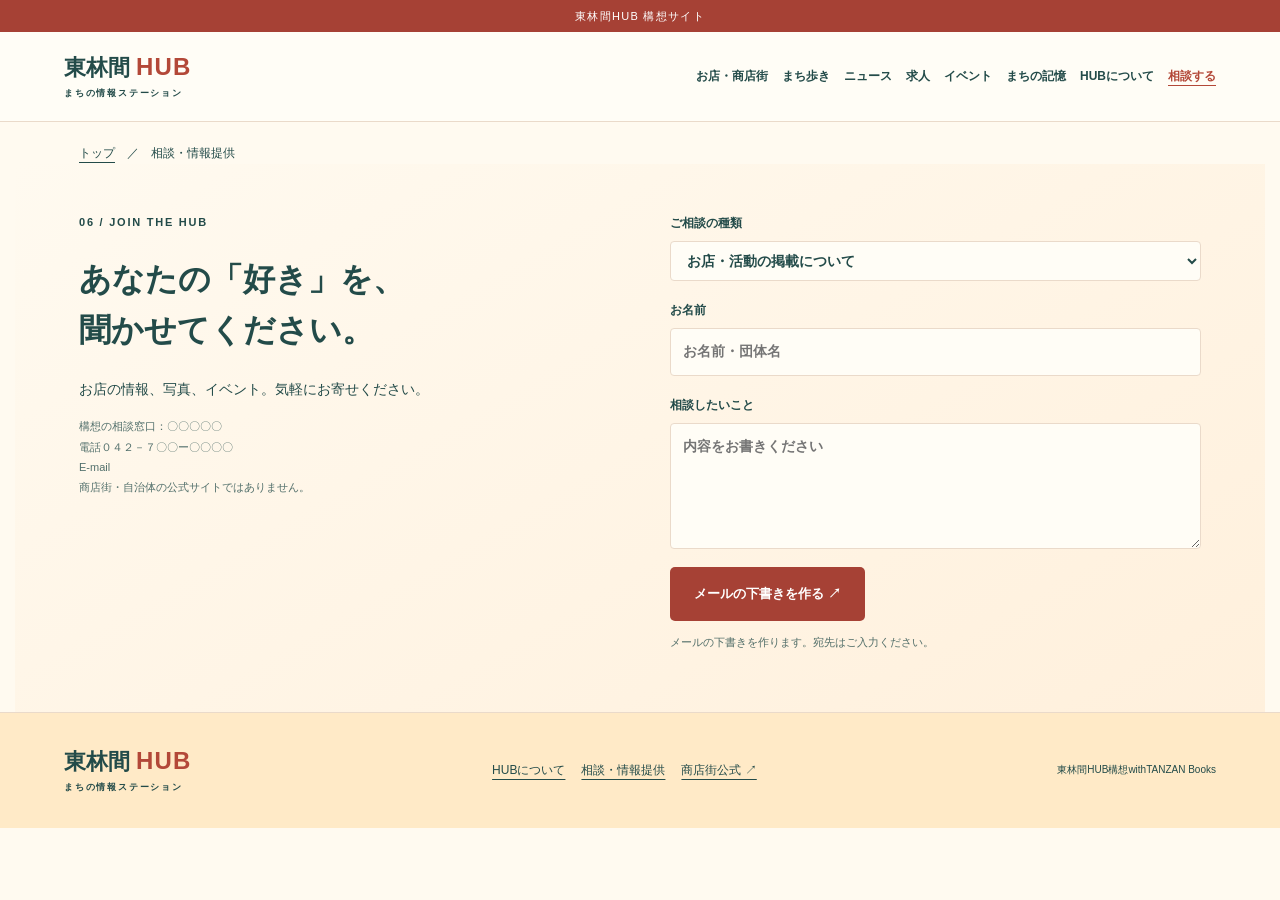
==== contact.html @ f961b751 "Add files via upload" ====
<!doctype html>
<html lang="ja"><head><meta charset="utf-8"><meta name="viewport" content="width=device-width,initial-scale=1"><meta name="description" content="東林間HUBの相談・情報提供。お店、人、まちをつなぐ情報ステーション。"><meta name="theme-color" content="#244d3c"><title>相談・情報提供｜東林間HUB</title><link rel="stylesheet" href="style.css"><script src="data.js" defer></script><script src="app.js" defer></script></head>
<body><a class="skip" href="#main">本文へ</a><div class="draft">東林間HUB 構想サイト</div><header><a href="index.html" class="brand"><span>東林間<span class="hub">HUB</span><small>まちの情報ステーション</small></span></a><button id="menu" class="menu" aria-expanded="false" aria-controls="nav">メニュー ☰</button><nav id="nav" aria-label="メインメニュー"><a href="shops.html">お店・商店街</a><a href="walk.html">まち歩き</a><a href="news.html">ニュース</a><a href="jobs.html">求人</a><a href="events.html">イベント</a><a href="memory.html">まちの記憶</a><a href="about.html">HUBについて</a><a href="contact.html" aria-current="page">相談する</a></nav></header><main id="main"><div class="breadcrumb"><a href="index.html">トップ</a><span>／</span><span>相談・情報提供</span></div><section id="join" class="section join"><div><p class="eyebrow">06 / JOIN THE HUB</p><h1 class="page-title">あなたの「好き」を、<br>聞かせてください。</h1><p>お店の情報、写真、イベント。気軽にお寄せください。</p><p class="editor-note">構想の相談窓口：〇〇〇〇〇<br>電話０４２－７〇〇ー〇〇〇〇<br>E-mail<br>商店街・自治体の公式サイトではありません。</p></div><form id="contact-form"><label>ご相談の種類<select id="topic"><option>お店・活動の掲載について</option><option>イベントの情報提供・相談</option><option>町の記憶・写真の提供</option><option>AI・デジタル活用の相談</option><option>東林間HUBへの参加</option><option>個人商店のAI広報支援</option><option>東林間まち歩き案内のアイデア・相談</option><option>街の記憶・展示・ZINEへの情報提供</option><option>東林間のローカルニュース提供</option><option>東林間近隣の求人掲載について</option></select></label><label>お名前<input id="name" autocomplete="name" required maxlength="100" placeholder="お名前・団体名"></label><label>相談したいこと<textarea id="message" rows="4" required maxlength="3000" placeholder="内容をお書きください"></textarea></label><button class="button" type="submit">メールの下書きを作る ↗</button><p class="editor-note">メールの下書きを作ります。宛先はご入力ください。</p><p id="contact-status" role="status" aria-live="polite"></p></form></section></main><footer><a href="index.html" class="brand"><span>東林間<span class="hub">HUB</span><small>まちの情報ステーション</small></span></a><div class="footer-links"><a href="about.html">HUBについて</a><a href="contact.html">相談・情報提供</a><a href="https://www.higashi-rinkan.net/" target="_blank" rel="noopener noreferrer">商店街公式 ↗</a></div><small>東林間HUB構想withTANZAN Books</small></footer><dialog id="detail"><button id="close-detail" class="close" aria-label="閉じる">×</button><div id="detail-content"></div></dialog></body></html>
---- style.css ----
:root{--ink:#234b49;--cream:#fffaf0;--orange:#b34838;--line:#eadaca}*{box-sizing:border-box}html{scroll-behavior:smooth;scroll-padding-top:100px}body{margin:0;background:var(--cream);color:var(--ink);font-family:'Noto Sans JP','Yu Gothic',Meiryo,sans-serif;line-height:1.85}a{color:inherit}button,input,select,textarea{font:inherit}button,a,input,select,textarea{-webkit-tap-highlight-color:transparent}button{cursor:pointer}a{text-underline-offset:5px}a:focus-visible,button:focus-visible,input:focus-visible,select:focus-visible,textarea:focus-visible{outline:3px solid var(--orange);outline-offset:5px}.skip{position:absolute;left:10px;top:-100px;z-index:20;background:white;padding:10px}.skip:focus{top:10px}.draft{background:var(--ink);color:white;text-align:center;font-size:11px;letter-spacing:.12em;padding:6px 15px}.draft span{opacity:.7;margin-left:20px}header{display:flex;justify-content:space-between;align-items:center;padding:22px 5%;border-bottom:1px solid var(--line);background:var(--cream);position:sticky;top:0;z-index:5}.brand{display:flex;gap:12px;align-items:center;text-decoration:none;font-weight:800;font-size:22px;line-height:1.1;white-space:nowrap}.brand-icon{display:grid;place-items:center;border:2px solid var(--ink);border-radius:50%;width:45px;height:45px;font-family:serif;font-size:24px}.hub{font-size:24px;margin-left:6px;letter-spacing:.05em}.brand small{display:block;font-size:9px;letter-spacing:.2em;margin-top:8px}nav{display:flex;align-items:center;gap:26px;font-size:13px;font-weight:700}nav a{text-decoration:none}.nav-cta{border:1px solid var(--ink);padding:8px 18px;border-radius:30px}.menu{display:none}.hero{max-width:1400px;margin:auto;display:grid;grid-template-columns:46% 54%;padding:65px 5% 60px;gap:15px;overflow:hidden}.eyebrow{font-size:11px;font-weight:800;letter-spacing:.16em;margin:0 0 22px}.hero h1{font-family:'Yu Mincho','Hiragino Mincho ProN',serif;font-size:clamp(36px,4.1vw,62px);line-height:1.55;font-weight:600;letter-spacing:.04em;margin:0 0 20px}.hero h1 span{color:var(--orange)}.lead{font-size:15px;line-height:2.1;margin-bottom:28px}.button{display:inline-flex;align-items:center;justify-content:center;gap:28px;background:var(--ink);color:white;border:0;border-radius:5px;padding:15px 24px;text-decoration:none;font-size:13px;font-weight:700}.button:hover{background:#37644f}.hero-note{font-size:11px;letter-spacing:.1em;margin-top:28px}.hero-art{align-self:center;position:relative;min-width:0}.hero-art img{display:block;width:100%}.art-caption{display:block;text-align:center;font-size:11px;letter-spacing:.08em;margin-top:10px}.ticker{display:flex;justify-content:center;align-items:center;gap:28px;border-top:1px solid var(--line);border-bottom:1px solid var(--line);padding:19px 20px;font-size:13px}.ticker span{font-size:10px;letter-spacing:.12em;margin-right:20px}.ticker i{color:var(--orange);font-style:normal}.section{max-width:1250px;margin:auto;padding:90px 5%;scroll-margin-top:15px}h2{font-family:'Yu Mincho','Hiragino Mincho ProN',serif;font-size:clamp(25px,2.5vw,36px);line-height:1.6;margin:0 0 20px}h3{font-size:19px;line-height:1.6;margin:10px 0}p{font-size:14px}.about{display:grid;grid-template-columns:1fr 1fr;gap:65px}.about p{margin-top:0}.pill-row{display:flex;gap:12px;margin-top:25px}.pill-row span{border:1px solid var(--line);border-radius:30px;padding:6px 20px;font-size:12px}.places{background:#eeeee4;max-width:none}.places>*{max-width:1125px;margin-left:auto;margin-right:auto}.section-heading{display:flex;align-items:end;justify-content:space-between;gap:24px;margin-bottom:35px}.section-heading p:not(.eyebrow){font-size:12px}.search-row{display:flex;align-items:center;justify-content:space-between;gap:20px}.search{display:flex;align-items:center;background:var(--cream);padding:10px 14px;border:1px solid var(--line);border-radius:5px;gap:10px;flex:1;max-width:400px}.search input{background:transparent;border:0;width:100%;font-size:13px;min-width:0}.search span{font-size:24px}.filters{display:flex;gap:8px;flex-wrap:wrap}.filters button{border:1px solid var(--line);background:transparent;color:var(--ink);border-radius:30px;font-size:12px;padding:9px 16px}.filters button.active{background:var(--ink);color:white}.editor-note{font-size:11px;opacity:.78;line-height:1.85}.card-grid{display:grid;grid-template-columns:repeat(4,1fr);gap:18px;margin-top:30px}.place-card{background:var(--cream);border-radius:7px;overflow:hidden;border:1px solid var(--line)}.place-visual{height:175px;display:grid;place-items:center;position:relative;overflow:hidden}.peach{background:#e8c4ae}.sage{background:#bfd0bf}.yellow{background:#e5d399}.blue{background:#bacccf}.shop-icon{border:2px solid currentColor;border-radius:50% 50% 8px 8px;width:90px;height:100px;display:grid;place-items:center;font-family:serif;font-size:45px;box-shadow:12px 12px 0 #ffffff45;transform:rotate(-5deg)}.visual-label{position:absolute;bottom:12px;font-size:8px;letter-spacing:.2em}.card-body{padding:20px}.tag{font-size:10px;letter-spacing:.05em;font-weight:700;color:var(--orange)}.card-body h3{font-size:17px}.card-body p{font-size:12px;min-height:45px}.text-link{background:none;border:0;padding:8px 0;color:var(--ink);font-size:12px;font-weight:700;text-decoration:underline;text-underline-offset:5px}.status{font-size:11px;margin-top:20px}.outline-tag{font-size:11px;border:1px solid var(--line);border-radius:20px;padding:5px 15px}.event-row{display:flex;align-items:center;gap:30px;padding:25px 0;border-top:1px solid var(--line)}.event-row:last-child{border-bottom:1px solid var(--line)}.event-date{width:115px;text-align:center;border-right:1px solid var(--line);padding-right:25px;flex-shrink:0;line-height:1.3}.event-date>*{display:block}.event-date small{font-size:11px}.event-date strong{font-size:30px;font-weight:500;margin:8px 0}.event-date span{font-size:10px;letter-spacing:.1em}.event-body{flex:1}.event-body h3{margin:4px 0}.event-body p{margin:0;font-size:12px}.event-more{border:1px solid var(--line);border-radius:30px;padding:8px 20px;background:transparent;color:var(--ink);font-size:12px}.stories{padding-top:25px}.story-grid{display:grid;grid-template-columns:1.25fr 1fr;gap:40px}.story-visual{height:260px;background:#e1d8b8;border-radius:5px;margin-bottom:22px}.map-visual{background-color:#e8dfc4;background-image:linear-gradient(28deg,transparent 40%,#f7f5ed 40%,#f7f5ed 46%,transparent 46%),linear-gradient(105deg,transparent 45%,#f7f5ed 45%,#f7f5ed 49%,transparent 49%),repeating-linear-gradient(0deg,transparent,transparent 35px,#c9c3ae 36px,transparent 37px);display:grid;place-items:center}.map-visual span{background:var(--cream);padding:20px 30px;transform:rotate(-7deg);box-shadow:5px 7px 0 #244d3c20;font-family:serif;line-height:1.5}.map-visual strong{font-size:28px}.story-aside{display:flex;flex-direction:column;gap:30px}.story-aside article{padding:25px 0;border-top:1px solid var(--line)}.guide{max-width:none;background:var(--ink);color:var(--cream);text-align:center}.guide-grid{max-width:1100px;margin:40px auto;display:grid;grid-template-columns:repeat(3,1fr);gap:35px;text-align:left}.guide-grid article{border-top:1px solid #ffffff40;padding-top:22px}.guide-grid article>span{color:#d9ac76;font-size:12px}.guide-grid p{font-size:13px;opacity:.8}.light{background:var(--cream);color:var(--ink)}.light:hover{background:#e6deca}.join{display:grid;grid-template-columns:1fr 1fr;gap:60px}form label{display:block;font-size:12px;font-weight:700;margin-bottom:18px}form input,form select,form textarea{display:block;width:100%;background:#fffdf6;border:1px solid var(--line);border-radius:4px;color:var(--ink);padding:10px 12px;margin-top:7px;font-size:14px}textarea{resize:vertical}#contact-status{font-size:12px}footer{border-top:1px solid var(--line);padding:35px 5%;display:flex;align-items:center;justify-content:space-between;gap:30px}footer p{font-size:12px}footer>small{font-size:10px}dialog{border:1px solid var(--line);background:var(--cream);color:var(--ink);border-radius:8px;padding:45px;max-width:560px;width:calc(100% - 35px)}dialog::backdrop{background:#163025a6}.close{position:absolute;right:15px;top:10px;background:none;border:0;font-size:28px;color:var(--ink)}
@media(max-width:1000px){nav{gap:14px;font-size:11px}.card-grid{grid-template-columns:repeat(2,1fr)}.hero h1{font-size:42px}.ticker{gap:15px}.ticker span{display:none}.search-row{align-items:stretch;flex-direction:column}.search{max-width:none}.about{gap:35px}footer{flex-wrap:wrap}}
@media(max-width:700px){.draft{font-size:9px}.draft span{display:block;margin:0}header{padding:15px 5%}.brand{font-size:18px}.brand-icon{width:36px;height:36px;font-size:20px}.hub{font-size:20px}.menu{display:block;background:none;border:1px solid var(--line);border-radius:20px;color:var(--ink);padding:7px 12px;font-size:11px}nav{display:none;position:absolute;top:100%;left:0;right:0;padding:20px 5%;background:var(--cream);border-bottom:1px solid var(--line);flex-direction:column;align-items:stretch;font-size:14px}nav.open{display:flex}.hero{grid-template-columns:1fr;padding-top:35px;gap:15px}.hero h1{font-size:39px}.hero-art{max-width:490px;margin:auto}.hero-note{margin-bottom:0}.ticker{gap:10px;font-size:10px;flex-wrap:wrap}.section{padding:55px 6%}.about,.story-grid,.join{grid-template-columns:1fr;gap:25px}.section-heading{display:block;margin-bottom:20px}.filters{gap:6px}.filters button{font-size:11px;padding:8px 13px}.card-grid{gap:12px}.card-body{padding:14px}.card-body h3{font-size:14px}.place-visual{height:140px}.shop-icon{width:72px;height:82px;font-size:36px}.event-row{gap:15px;flex-wrap:wrap}.event-date{width:78px;padding-right:12px}.event-date strong{font-size:24px}.event-body h3{font-size:16px}.event-more{margin-left:92px}.guide-grid{grid-template-columns:1fr;gap:18px;margin:25px auto}.guide h2{font-size:30px}footer{flex-direction:column;align-items:flex-start;gap:15px}dialog{padding:40px 24px}.pill-row{gap:7px}.pill-row span{padding:5px 14px}h2{font-size:27px}}
@media(prefers-reduced-motion:reduce){html{scroll-behavior:auto}}

/* 商店街公式コンテンツ */
.shopping{border-top:1px solid var(--line)}.shopping-intro{max-width:780px;margin-bottom:30px}.shopping-highlights{display:grid;grid-template-columns:1fr 1fr;gap:24px}.shopping-highlights article{padding:30px;border:1px solid var(--line);border-radius:7px}.map-box{background:#e2e6da}.rinrin-box{background:#eee1c3}.directory-title{margin-top:40px}.directory-grid{display:grid;grid-template-columns:repeat(3,1fr);gap:10px}.directory-link{display:flex;justify-content:space-between;gap:10px;align-items:center;border:1px solid var(--line);border-radius:5px;padding:13px 17px;font-size:12px;text-decoration:none}.directory-link:hover{background:#e2e6da}.source-label{font-size:10px!important;min-height:0!important;opacity:.7;margin:8px 0 0}.search-row{flex-wrap:wrap}.search{flex-basis:340px}.filters{flex:1;justify-content:flex-end}.festivals{padding-bottom:25px}.festival-grid{display:grid;grid-template-columns:repeat(3,1fr);gap:25px}.festival-mark{height:130px;display:grid;place-items:center;font-family:serif;font-size:55px;border-radius:5px;margin-bottom:20px;background-image:repeating-linear-gradient(135deg,transparent,transparent 15px,#ffffff20 16px,#ffffff20 17px)}.summer{background-color:#c4d0c0}.autumn{background-color:#dfbea3}.family{background-color:#e3d2a0}.festival-grid p{font-size:13px}.address{border-top:1px solid var(--line);padding-top:15px;font-size:12px}@media(max-width:1100px){nav{gap:12px;font-size:11px}}@media(max-width:700px){.shopping-highlights,.festival-grid{grid-template-columns:1fr}.directory-grid{grid-template-columns:1fr 1fr}.shopping-highlights article{padding:22px}.directory-link{font-size:11px;padding:11px}.search{flex-basis:auto}.filters{justify-content:flex-start}.festival-mark{height:110px}}

/* 明るく華やかな、まちの配色 */
.draft{background:#a64135}.draft span{opacity:1}header{background:#fffdf6}.hub{color:#b34838}.hero{background:radial-gradient(ellipse at 85% 25%,#ffdfae80,transparent 55%),radial-gradient(ellipse at 20% 95%,#c5eee480,transparent 50%)}.ticker{background:#ffe5a3;border-color:#efd18d}.ticker b:first-of-type{color:#a64135}.ticker i{color:#a64135}.button{background:#a64135}.button:hover{background:#8a352b}.light{background:#fff7d8;color:#234b49}.light:hover{background:#ffe5a3}.pill-row span:nth-child(1){background:#ffd9c7}.pill-row span:nth-child(2){background:#ffe5a3}.pill-row span:nth-child(3){background:#c5eee4}.pill-row span:nth-child(4){background:#e3d7f5}.places{background:#e7f5ef}.place-card{background:#fffdf7}.peach{background:#ffc8ae}.sage{background:#b7e8d5}.yellow{background:#ffde88}.blue{background:#badff0}.shop-icon{box-shadow:12px 12px 0 #ffffff80}.map-box{background:#d5f0e3}.rinrin-box{background:#ffe4a2}.directory-link{background:#fffdf7}.directory-link:hover{background:#d5f0e3}.festival-mark.summer{background-color:#aee1cd}.festival-mark.autumn{background-color:#ffc8ae}.festival-mark.family{background-color:#ffde88}.event-date strong{color:#b34838}.guide{background:linear-gradient(125deg,#246663,#34597a);color:#fffaf0}.guide-grid article>span{color:#ffe4a2}.guide-grid p{opacity:1}.join{background:linear-gradient(150deg,#fffaf0,#fff0dc)}footer{background:#ffeac7}.map-visual{background-color:#ffe3af}footer>small{color:#234b49}@media(max-width:1000px){.ticker span{display:block;width:100%;text-align:center;margin:0}.ticker{flex-wrap:wrap}}

.hero-art img{height:auto;border-radius:14px;box-shadow:0 12px 35px #80593118}.art-caption{line-height:1.8}

.hero-gallery{display:grid;gap:18px}.hero-gallery figure{margin:0}.hero-gallery figcaption{font-size:10px;margin-top:6px;letter-spacing:.08em}.hero-art{align-self:start}@media(min-width:1001px){.hero-gallery{gap:15px}}

/* 2枚目のイラストの左側に町のメッセージを配置 */
.hero{grid-template-columns:minmax(0,46fr) minmax(0,54fr);column-gap:30px;row-gap:26px}.hero-copy{grid-column:1;grid-row:1}.hero-art,.hero-gallery{display:contents}.hero-gallery figure{grid-column:2;min-width:0}.hero-gallery figure:first-child{grid-row:1;align-self:center}.hero-gallery figure:nth-child(2){grid-row:2;align-self:center}.hero .art-caption{grid-column:2;grid-row:3;margin-top:0}.hero .ticker{grid-column:1;grid-row:2;align-self:center;display:flex;flex-direction:column;gap:9px;padding:28px 18px;background:linear-gradient(145deg,#fff2cc,#ffdfba);border:1px solid #efd18d;border-radius:14px;text-align:center}.hero .ticker span{display:block;width:auto;margin:0 0 16px;font-size:11px;letter-spacing:.13em}.hero .ticker b{font-family:'Yu Mincho','Hiragino Mincho ProN',serif;font-size:clamp(21px,2.1vw,31px);line-height:1.4}.hero .ticker i{font-size:20px;line-height:1}.hero .ticker b:nth-of-type(2){color:#246663}.hero .ticker b:nth-of-type(3){color:#34597a}.hero .ticker b:nth-of-type(4){color:#a64135}@media(max-width:700px){.hero{grid-template-columns:minmax(0,1fr);gap:20px}.hero-copy{grid-column:1;grid-row:1}.hero-gallery figure{grid-column:1}.hero-gallery figure:first-child{grid-row:2}.hero .ticker{grid-column:1;grid-row:3}.hero-gallery figure:nth-child(2){grid-row:4}.hero .art-caption{grid-column:1;grid-row:5}.hero .ticker b{font-size:24px}}

.ai-hub{background:#fff3dc;max-width:none}.ai-hub>*{max-width:1125px;margin-left:auto;margin-right:auto}.ai-grid{display:grid;grid-template-columns:repeat(3,minmax(0,1fr));gap:20px;margin-top:30px}.ai-card{padding:25px;border:1px solid var(--line);border-radius:12px;background:#fffdf7}.ai-card:nth-child(3n+2){background:#e4f4ed}.ai-card:nth-child(3n){background:#ffe4d5}.ai-number{font-size:12px;font-weight:700;color:#a64135}.ai-card h3{font-size:19px}.ai-detail{font-size:11px;border-top:1px solid var(--line);padding-top:12px}.ai-card .outline-tag{display:inline-block;font-size:10px}.town-walk{background:#eff7f2}.walk-label{display:block;font-size:12px;font-weight:700;margin-bottom:10px}#walk-theme{width:100%;max-width:400px;padding:12px;border:1px solid var(--line);border-radius:6px;background:#fffdf7;color:var(--ink);font:inherit}.walk-result{padding:25px;background:#fffdf7;border:1px solid var(--line);border-radius:10px;margin-top:20px}.walk-steps{padding-left:24px}.walk-steps li{padding:5px 0;font-size:14px}@media(min-width:701px) and (max-width:1150px){header{flex-wrap:wrap;gap:18px}nav{flex-wrap:wrap}}@media(max-width:900px){.ai-grid{grid-template-columns:repeat(2,minmax(0,1fr))}}@media(max-width:700px){.ai-grid{grid-template-columns:1fr}.ai-card{padding:22px}}

.live-grid{display:grid;grid-template-columns:repeat(2,minmax(0,1fr));gap:16px;margin:20px 0 40px}.live-card{background:#fffdf7;border:1px solid var(--line);border-radius:9px;padding:22px}.live-card h3{font-size:16px}@media(max-width:700px){.live-grid{grid-template-columns:1fr}}

/* Compact pages: short home, clear destinations */
header nav{gap:14px;font-size:12px}nav a[aria-current="page"]{color:var(--orange);text-decoration:underline}
.section{padding-top:48px;padding-bottom:48px}.section-heading{margin-bottom:20px}.section-heading h2{margin-bottom:0}
.breadcrumb{max-width:1250px;margin:20px auto 0;padding:0 5%;display:flex;gap:12px;font-size:12px}
.feed-page h1{font-family:'Yu Mincho',serif;font-size:32px;margin:0 0 12px}.footer-links{display:flex;flex-wrap:wrap;gap:16px;font-size:12px}
.entry-grid{display:grid;grid-template-columns:repeat(3,minmax(0,1fr));gap:14px}.entry-card{display:flex;gap:16px;align-items:center;padding:22px;border:1px solid var(--line);border-radius:14px;text-decoration:none;background:#fff1cc}.entry-card:nth-child(3n+2){background:#dff3e9}.entry-card:nth-child(3n){background:#ffe2d1}.entry-card:hover{box-shadow:0 5px 20px #234b4915}.entry-card h3{font-size:18px;margin:0}.entry-card h3 span{font-size:12px}.entry-card p{font-size:12px;margin:4px 0 0}.entry-icon{font-family:serif;font-size:28px}.home-news{padding-top:20px}.home-news .live-grid{margin-bottom:0}.home-cta{padding-top:32px;padding-bottom:32px;background:#e7f5ef;border-radius:14px;margin-bottom:32px}.home-cta h2{font-size:24px}.home-cta>div{display:flex;align-items:center;gap:24px}.live-card h3{overflow-wrap:anywhere}.historical img{width:100%;height:auto;border-radius:12px}.memory-gallery{display:grid;grid-template-columns:1fr 1fr;gap:20px}.memory-gallery figure{margin:0}.memory-gallery figcaption{font-size:11px}.hero .lead{font-size:13px;line-height:1.85}.hero-note{display:none}.hero{padding-top:35px;padding-bottom:25px}.hero .ticker .discovery-footer{display:none}
@media(max-width:700px){header{padding:12px 5%}.draft{padding:4px}.section{padding:30px 5%}.breadcrumb{margin-top:16px}.hero{padding:24px 5% 20px;gap:12px}.hero h1{font-size:30px;line-height:1.5;margin-bottom:12px}.hero .lead{font-size:12px;line-height:1.8;margin:0 0 16px}.hero .eyebrow{margin-bottom:10px;font-size:9px}.hero .button{padding:11px 18px}.hero-copy{grid-column:1 / -1;grid-row:1}.hero{grid-template-columns:repeat(2,minmax(0,1fr))}.hero-gallery figure:first-child{grid-column:1;grid-row:2}.hero-gallery figure:nth-child(2){grid-column:2;grid-row:2}.hero-gallery figcaption{font-size:9px;letter-spacing:0}.hero .ticker{grid-column:1 / -1;grid-row:3;padding:16px 12px;gap:10px}.hero .ticker>span{font-size:9px;margin-bottom:0}.hero .ticker .discovery-intro{display:none}.hero .ticker .discovery-word{font-size:18px}.hero .art-caption{grid-column:1 / -1;grid-row:4;font-size:9px}.entry-grid{grid-template-columns:repeat(2,minmax(0,1fr));gap:10px}.entry-card{display:block;padding:15px 12px}.entry-icon{font-size:23px}.entry-card h3{font-size:15px;margin-top:3px}.entry-card p{font-size:10px}.home-explore h2{font-size:23px;margin-bottom:16px}.home-news .section-heading{display:flex;align-items:center;gap:12px}.home-news h2{font-size:21px}.home-news .live-grid{gap:10px;margin-top:12px}.live-card{padding:16px}.live-card h3{font-size:14px;margin:0 0 8px}.live-card p{margin:6px 0}.home-cta{margin:12px 5% 24px;padding:24px 5%}.home-cta h2{font-size:20px}.home-cta>div{gap:15px}.home-cta .button{padding:12px 16px}.about{gap:12px}.ai-grid{gap:12px;margin-top:20px}.ai-card{padding:18px}.card-grid{margin-top:18px}.card-body p{min-height:0}.place-visual{height:100px}.shop-icon{height:62px;width:56px;font-size:28px}.live-grid{margin-bottom:18px}.memory-gallery{gap:10px}footer{padding:24px 5%;gap:12px}.feed-page h1{font-size:28px}}

.page-title{font-family:'Yu Mincho','Hiragino Mincho ProN',serif;font-size:clamp(25px,2.5vw,36px);line-height:1.6;margin:0 0 20px;font-weight:600}
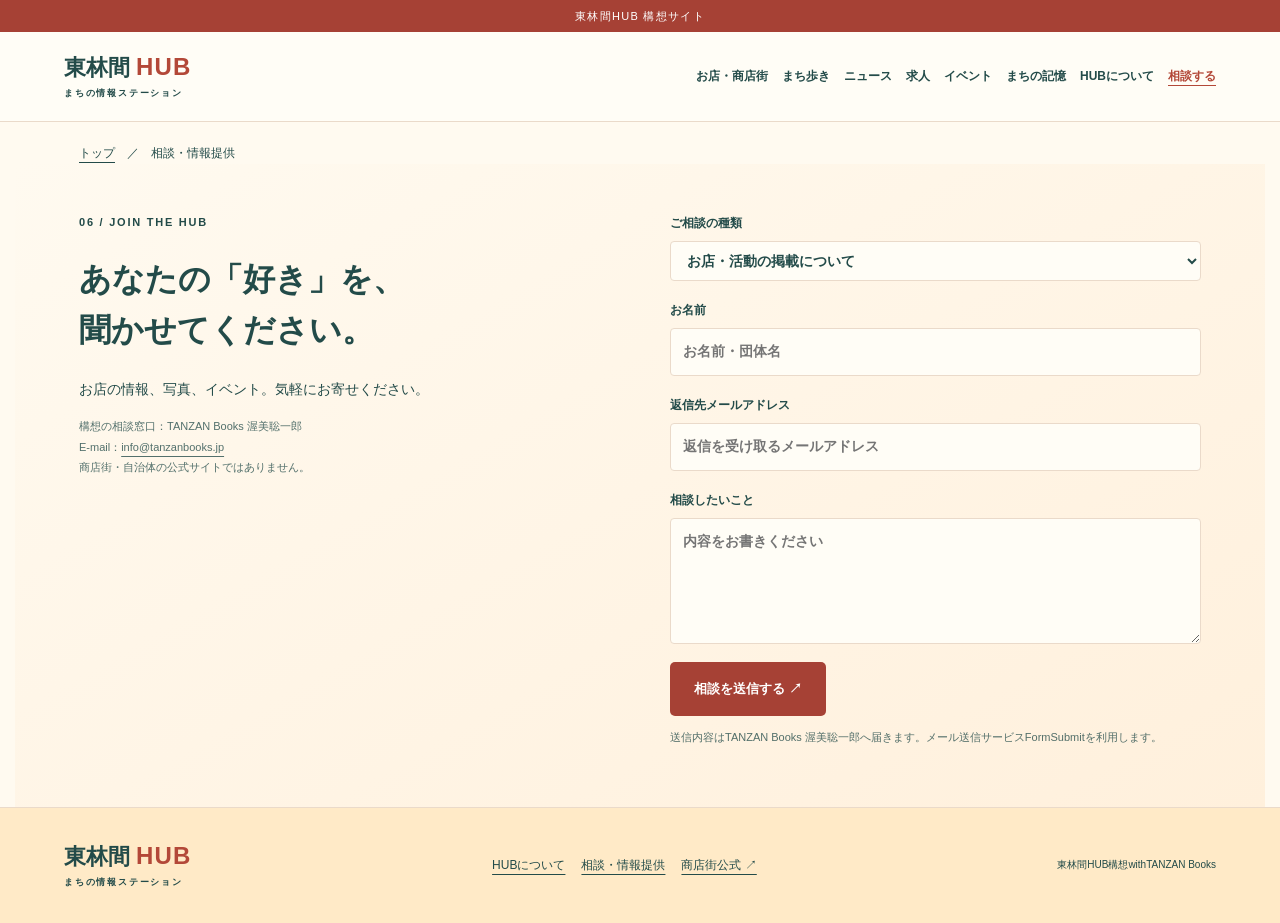
==== commit c8ca05d5: "Add files via upload" ====
--- a/contact.html
+++ b/contact.html
@@ -1,3 +1,3 @@
 <!doctype html>
 <html lang="ja"><head><meta charset="utf-8"><meta name="viewport" content="width=device-width,initial-scale=1"><meta name="description" content="東林間HUBの相談・情報提供。お店、人、まちをつなぐ情報ステーション。"><meta name="theme-color" content="#244d3c"><title>相談・情報提供｜東林間HUB</title><link rel="stylesheet" href="style.css"><script src="data.js" defer></script><script src="app.js" defer></script></head>
-<body><a class="skip" href="#main">本文へ</a><div class="draft">東林間HUB 構想サイト</div><header><a href="index.html" class="brand"><span>東林間<span class="hub">HUB</span><small>まちの情報ステーション</small></span></a><button id="menu" class="menu" aria-expanded="false" aria-controls="nav">メニュー ☰</button><nav id="nav" aria-label="メインメニュー"><a href="shops.html">お店・商店街</a><a href="walk.html">まち歩き</a><a href="news.html">ニュース</a><a href="jobs.html">求人</a><a href="events.html">イベント</a><a href="memory.html">まちの記憶</a><a href="about.html">HUBについて</a><a href="contact.html" aria-current="page">相談する</a></nav></header><main id="main"><div class="breadcrumb"><a href="index.html">トップ</a><span>／</span><span>相談・情報提供</span></div><section id="join" class="section join"><div><p class="eyebrow">06 / JOIN THE HUB</p><h1 class="page-title">あなたの「好き」を、<br>聞かせてください。</h1><p>お店の情報、写真、イベント。気軽にお寄せください。</p><p class="editor-note">構想の相談窓口：〇〇〇〇〇<br>電話０４２－７〇〇ー〇〇〇〇<br>E-mail<br>商店街・自治体の公式サイトではありません。</p></div><form id="contact-form"><label>ご相談の種類<select id="topic"><option>お店・活動の掲載について</option><option>イベントの情報提供・相談</option><option>町の記憶・写真の提供</option><option>AI・デジタル活用の相談</option><option>東林間HUBへの参加</option><option>個人商店のAI広報支援</option><option>東林間まち歩き案内のアイデア・相談</option><option>街の記憶・展示・ZINEへの情報提供</option><option>東林間のローカルニュース提供</option><option>東林間近隣の求人掲載について</option></select></label><label>お名前<input id="name" autocomplete="name" required maxlength="100" placeholder="お名前・団体名"></label><label>相談したいこと<textarea id="message" rows="4" required maxlength="3000" placeholder="内容をお書きください"></textarea></label><button class="button" type="submit">メールの下書きを作る ↗</button><p class="editor-note">メールの下書きを作ります。宛先はご入力ください。</p><p id="contact-status" role="status" aria-live="polite"></p></form></section></main><footer><a href="index.html" class="brand"><span>東林間<span class="hub">HUB</span><small>まちの情報ステーション</small></span></a><div class="footer-links"><a href="about.html">HUBについて</a><a href="contact.html">相談・情報提供</a><a href="https://www.higashi-rinkan.net/" target="_blank" rel="noopener noreferrer">商店街公式 ↗</a></div><small>東林間HUB構想withTANZAN Books</small></footer><dialog id="detail"><button id="close-detail" class="close" aria-label="閉じる">×</button><div id="detail-content"></div></dialog></body></html>+<body><a class="skip" href="#main">本文へ</a><div class="draft">東林間HUB 構想サイト</div><header><a href="index.html" class="brand"><span>東林間<span class="hub">HUB</span><small>まちの情報ステーション</small></span></a><button id="menu" class="menu" aria-expanded="false" aria-controls="nav">メニュー ☰</button><nav id="nav" aria-label="メインメニュー"><a href="shops.html">お店・商店街</a><a href="walk.html">まち歩き</a><a href="news.html">ニュース</a><a href="jobs.html">求人</a><a href="events.html">イベント</a><a href="memory.html">まちの記憶</a><a href="about.html">HUBについて</a><a href="contact.html" aria-current="page">相談する</a></nav></header><main id="main"><div class="breadcrumb"><a href="index.html">トップ</a><span>／</span><span>相談・情報提供</span></div><section id="join" class="section join"><div><p class="eyebrow">06 / JOIN THE HUB</p><h1 class="page-title">あなたの「好き」を、<br>聞かせてください。</h1><p>お店の情報、写真、イベント。気軽にお寄せください。</p><p class="editor-note">構想の相談窓口：TANZAN Books 渥美聡一郎<br>E-mail：<a href="mailto:info@tanzanbooks.jp">info@tanzanbooks.jp</a><br>商店街・自治体の公式サイトではありません。</p></div><form id="contact-form" data-direct-email="true" action="https://formsubmit.co/info@tanzanbooks.jp" method="POST" accept-charset="UTF-8"><input type="hidden" name="_subject" value="【東林間HUB】お問い合わせ・相談"><input type="hidden" name="_template" value="table"><input id="contact-next" type="hidden" name="_next" value="https://tanzanbooks.github.io/higashirinkan-hub/contact-thanks.html"><input type="text" name="_honey" tabindex="-1" autocomplete="off" style="display:none" aria-hidden="true"><label>ご相談の種類<select id="topic" name="相談の種類"><option>お店・活動の掲載について</option><option>イベントの情報提供・相談</option><option>町の記憶・写真の提供</option><option>AI・デジタル活用の相談</option><option>東林間HUBへの参加</option><option>個人商店のAI広報支援</option><option>東林間まち歩き案内のアイデア・相談</option><option>街の記憶・展示・ZINEへの情報提供</option><option>東林間のローカルニュース提供</option><option>東林間近隣の求人掲載について</option></select></label><label>お名前<input name="お名前" id="name" autocomplete="name" required maxlength="100" placeholder="お名前・団体名"></label><label>返信先メールアドレス<input id="email" name="email" type="email" autocomplete="email" required maxlength="254" placeholder="返信を受け取るメールアドレス"></label><label>相談したいこと<textarea name="相談内容" id="message" rows="4" required maxlength="3000" placeholder="内容をお書きください"></textarea></label><button class="button" type="submit">相談を送信する ↗</button><p class="editor-note">送信内容はTANZAN Books 渥美聡一郎へ届きます。メール送信サービスFormSubmitを利用します。</p><p id="contact-status" role="status" aria-live="polite"></p></form></section></main><footer><a href="index.html" class="brand"><span>東林間<span class="hub">HUB</span><small>まちの情報ステーション</small></span></a><div class="footer-links"><a href="about.html">HUBについて</a><a href="contact.html">相談・情報提供</a><a href="https://www.higashi-rinkan.net/" target="_blank" rel="noopener noreferrer">商店街公式 ↗</a></div><small>東林間HUB構想withTANZAN Books</small></footer><dialog id="detail"><button id="close-detail" class="close" aria-label="閉じる">×</button><div id="detail-content"></div></dialog></body></html>
